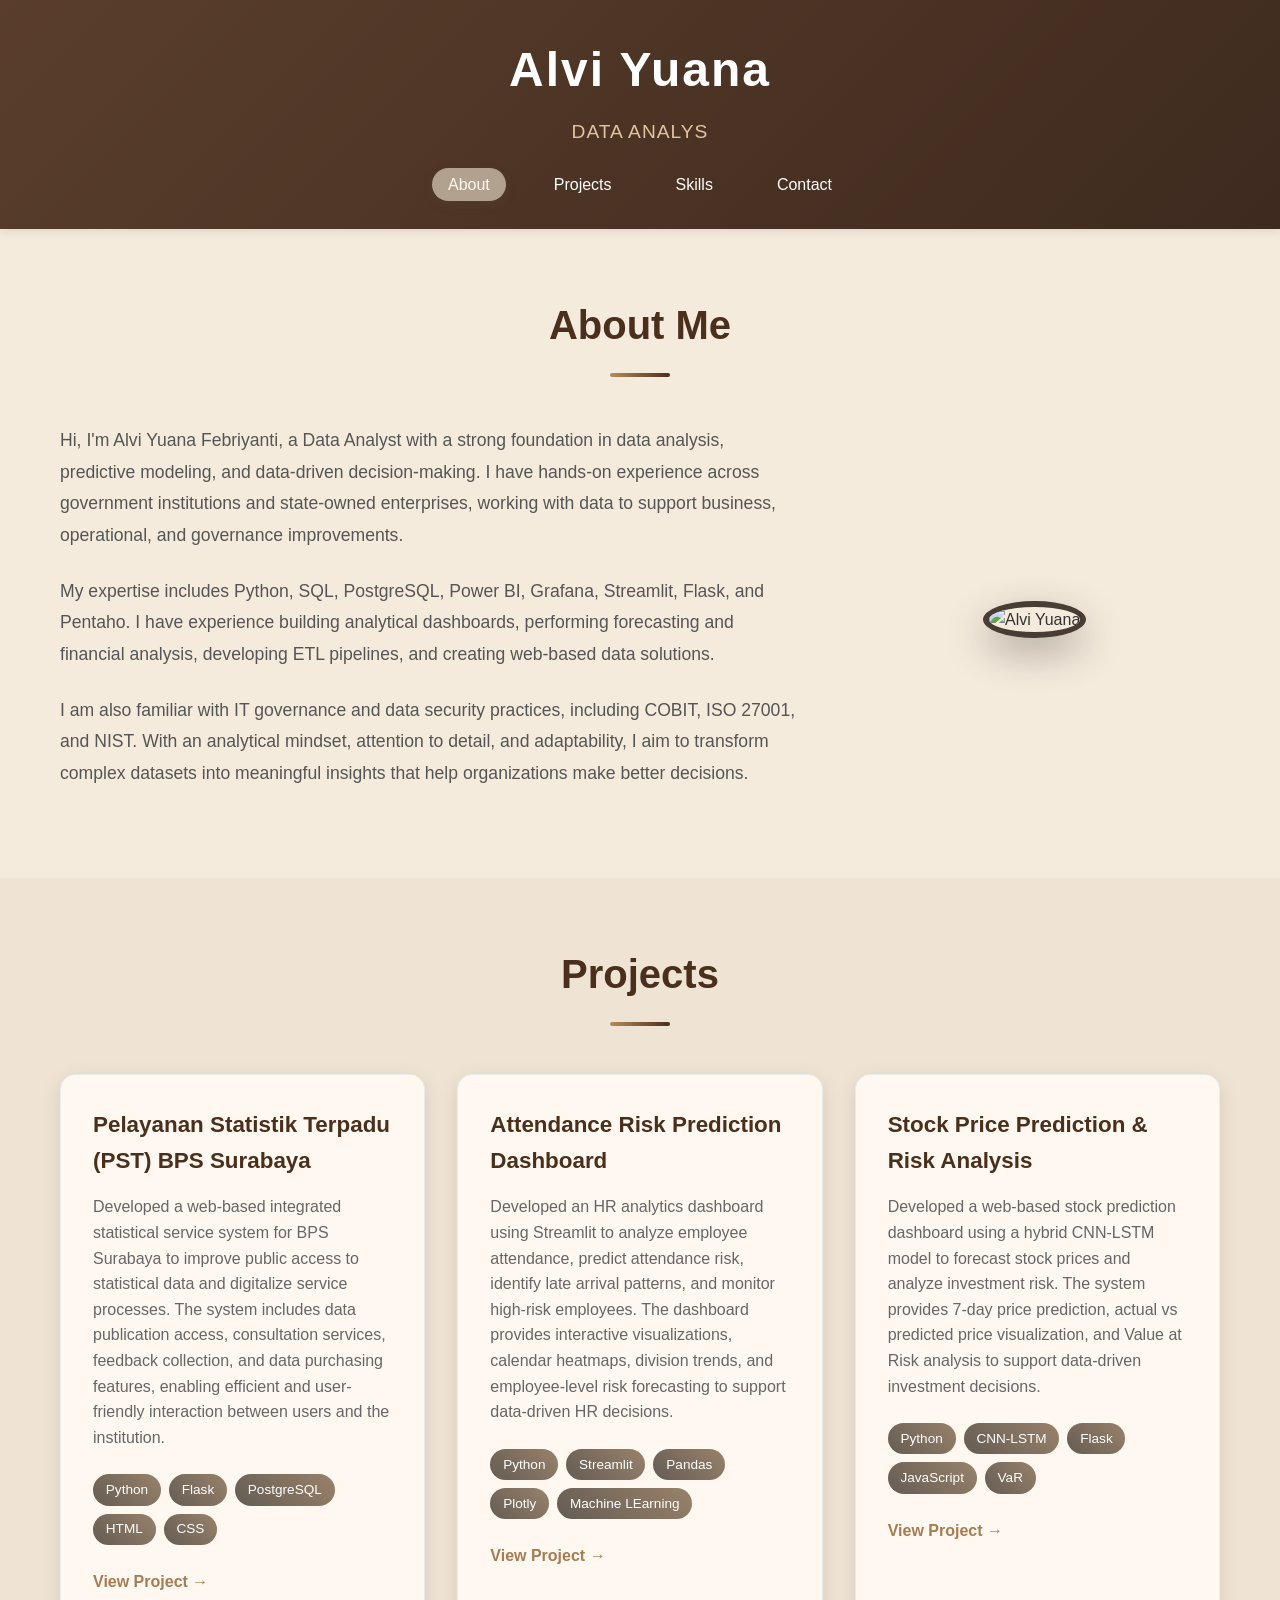
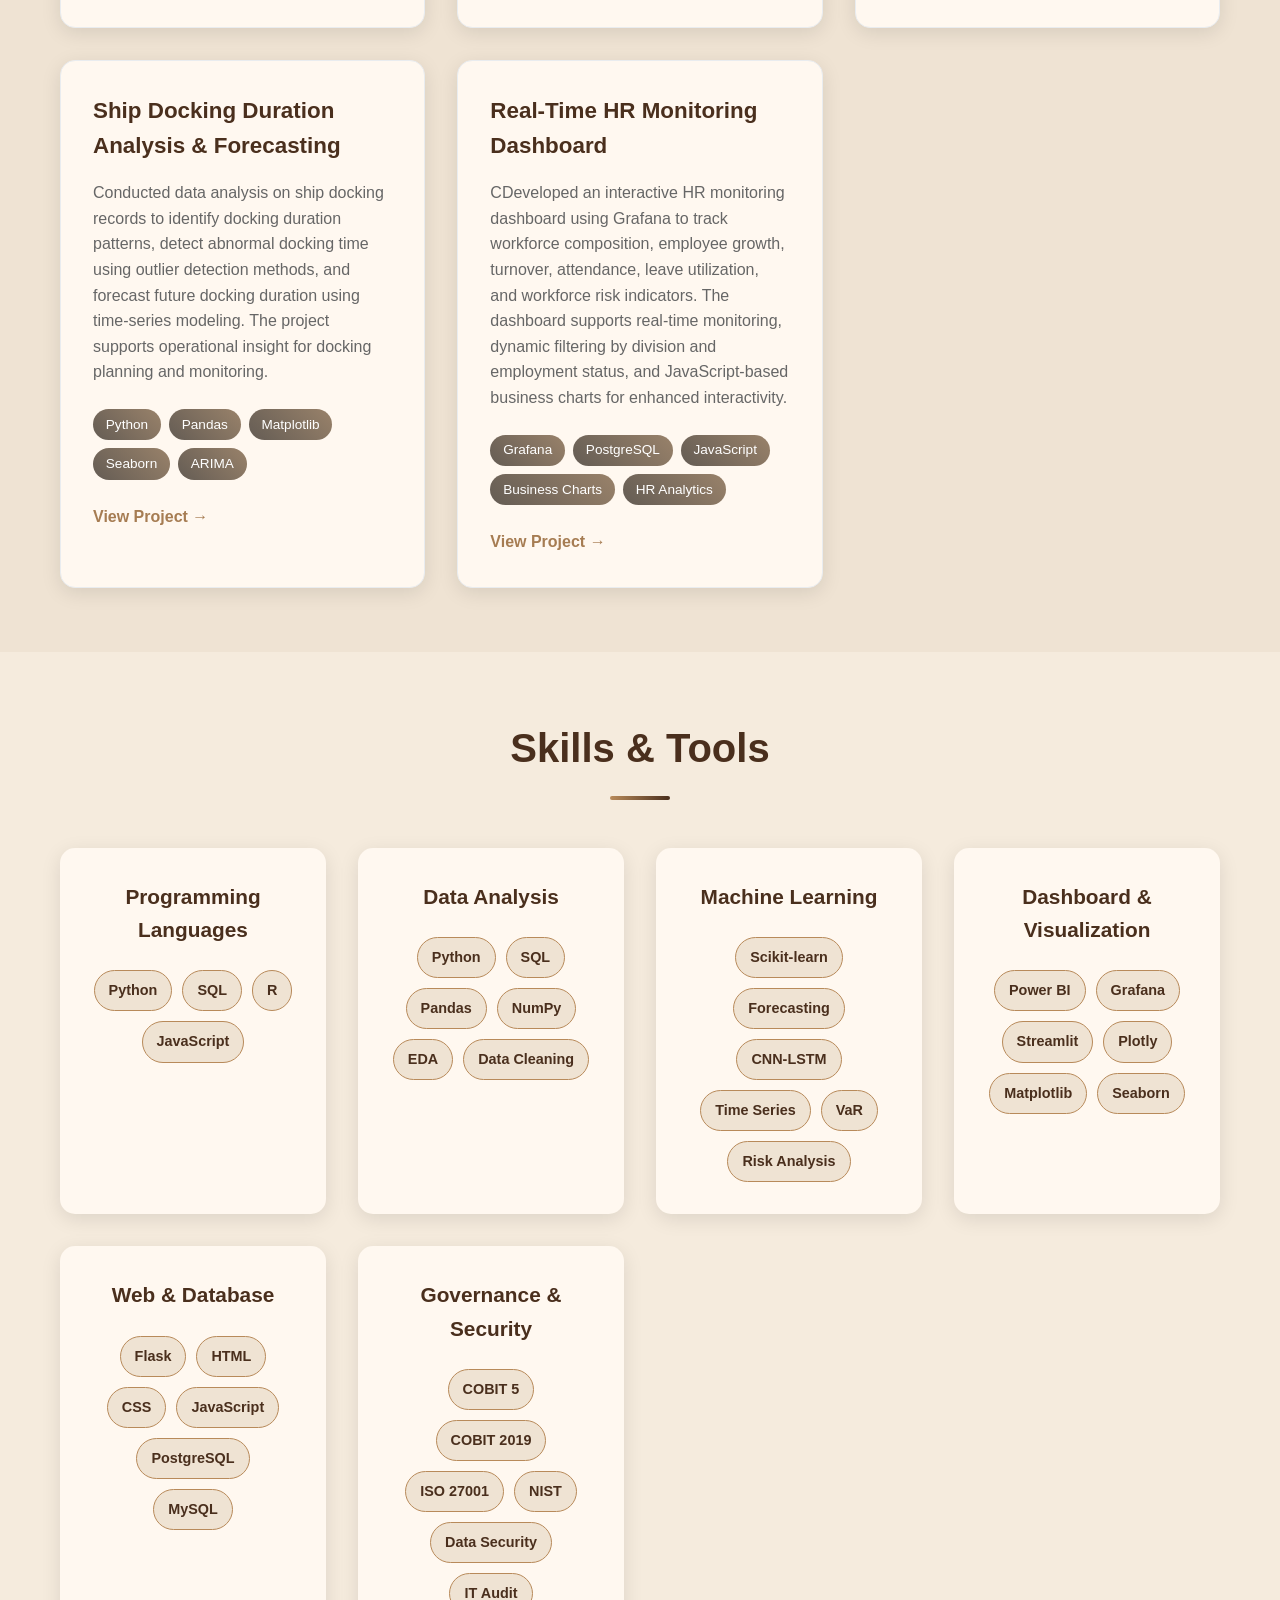
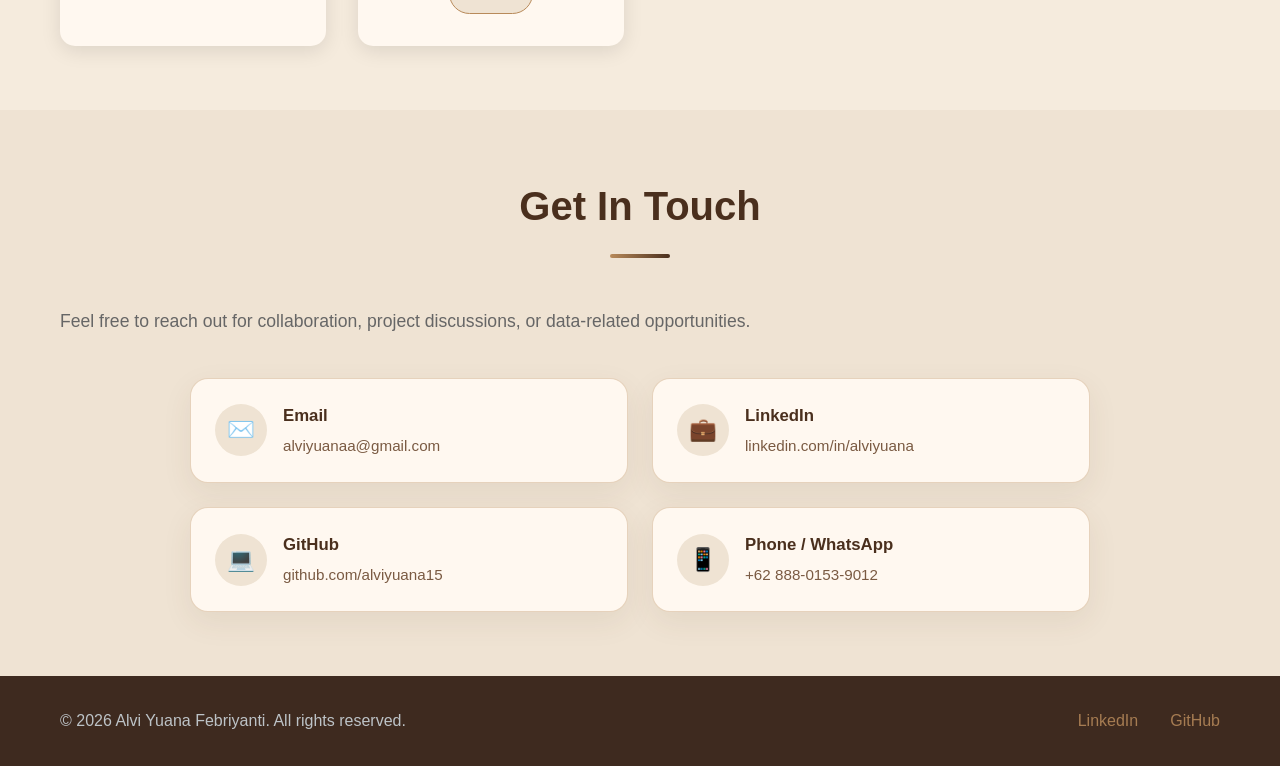
==== index.html @ 0bdc8aec "Rename index (1).html to index.html" ====
<!DOCTYPE html>
<html lang="en">
<head>
    <meta charset="UTF-8">
    <meta name="viewport" content="width=device-width, initial-scale=1.0">

    <!-- SEO -->
    <meta name="description" content="Alvi Yuana - Data Analyst Portfolio. Specializing in data analysis, machine learning, forecasting, and interactive dashboard development using Python, SQL, and modern visualization tools.">
    <meta name="keywords" content="data analyst, machine learning, forecasting, dashboard, python, sql, streamlit, grafana, portfolio">
    <meta name="author" content="Alvi Yuana">

    <!-- Open Graph (LinkedIn / share preview) -->
    <meta property="og:title" content="Alvi Yuana - Data Analyst Portfolio">
    <meta property="og:description" content="Portfolio showcasing data analysis, machine learning projects, and interactive dashboards including HR analytics and forecasting systems.">
    <meta property="og:type" content="website">
    <meta property="og:url" content="https://your-vercel-link.vercel.app">

    <!-- Title -->
    <title>Alvi Yuana | Data Analyst Portfolio</title>

    <!-- CSS -->
    <link rel="stylesheet" href="style.css">

    
    <!-- Google Analytics Placeholder -->
    <!-- Global site tag (gtag.js) - Google Analytics -->
    <!--
    <script async src="https://www.googletagmanager.com/gtag/js?id=GA_MEASUREMENT_ID"></script>
    <script>
      window.dataLayer = window.dataLayer || [];
      function gtag(){dataLayer.push(arguments);}
      gtag('js', new Date());
      gtag('config', 'GA_MEASUREMENT_ID');
    </script>
    -->
</head>

<body>
    <!-- Header Section -->
    <header class="header" id="header">
        <div class="container">
            <div class="header-content">
                <h1 class="name">Alvi Yuana</h1>
                <p class="title">Data Analyst</p>
            </div>
            <nav class="nav" role="navigation" aria-label="Main navigation">
                <ul class="nav-list">
                    <li><a href="#about" class="nav-link" aria-label="Go to About section">About</a></li>
                    <li><a href="#projects" class="nav-link" aria-label="Go to Projects section">Projects</a></li>
                    <li><a href="#skills" class="nav-link" aria-label="Go to Skills section">Skills</a></li>
                    <li><a href="#contact" class="nav-link" aria-label="Go to Contact section">Contact</a></li>
                </ul>
            </nav>
        </div>
    </header>

    <!-- Main Content -->
    <main>
        <!-- About Me Section -->
        <section class="section about" id="about" aria-labelledby="about-heading">
            <div class="container">
                <h2 id="about-heading" class="section-title">About Me</h2>
                <div class="about-content">
                    <div class="about-text">
                        <p>Hi, I'm Alvi Yuana Febriyanti, a Data Analyst with a strong foundation in data analysis, predictive modeling, and data-driven decision-making. I have hands-on experience across government institutions and state-owned enterprises, working with data to support business, operational, and governance improvements.</p>
                        <p>My expertise includes Python, SQL, PostgreSQL, Power BI, Grafana, Streamlit, Flask, and Pentaho. I have experience building analytical dashboards, performing forecasting and financial analysis, developing ETL pipelines, and creating web-based data solutions.</p>
                        <p>I am also familiar with IT governance and data security practices, including COBIT, ISO 27001, and NIST. With an analytical mindset, attention to detail, and adaptability, I aim to transform complex datasets into meaningful insights that help organizations make better decisions.</p>
                    </div>
                    <div class="about-image">
                        <img src="images/profile.jpeg" alt="Alvi Yuana" class="profile-photo">
                    </div>
                </div>
            </div>
        </section>

        <!-- Projects Section -->
        <section class="section projects" id="projects" aria-labelledby="projects-heading">
            <div class="container">
                <h2 id="projects-heading" class="section-title">Projects</h2>
                <div class="projects-grid">
                    <article class="project-card">
                        <h3 class="project-title">Pelayanan Statistik Terpadu (PST) BPS Surabaya</h3>
                        <p class="project-description">
                           Developed a web-based integrated statistical service system for BPS Surabaya
                           to improve public access to statistical data and digitalize service processes.
                           The system includes data publication access, consultation services, feedback
                           collection, and data purchasing features, enabling efficient and user-friendly
                           interaction between users and the institution.
                        <div class="project-tools">
                            <span class="tool-tag">Python</span>
                            <span class="tool-tag">Flask</span>
                            <span class="tool-tag">PostgreSQL</span>
                            <span class="tool-tag">HTML</span>
                            <span class="tool-tag">CSS</span>
                        </div>
                        <a href="project-pst.html" class="project-link">View Project →</a>
                    </article>

                    <article class="project-card">
                        <h3 class="project-title">Attendance Risk Prediction Dashboard</h3>
                        <p class="project-description">
                             Developed an HR analytics dashboard using Streamlit to analyze employee attendance,
                             predict attendance risk, identify late arrival patterns, and monitor high-risk employees.
                             The dashboard provides interactive visualizations, calendar heatmaps, division trends,
                             and employee-level risk forecasting to support data-driven HR decisions.
                        </p>
                        <div class="project-tools">
                            <span class="tool-tag">Python</span>
                            <span class="tool-tag">Streamlit</span>
                            <span class="tool-tag">Pandas</span>
                            <span class="tool-tag">Plotly</span>
                            <span class="tool-tag">Machine LEarning</span>
                        </div>
                        <a href="project-attendance.html" class="project-link">View Project →</a>
                    </article>

                    <article class="project-card">
                        <h3 class="project-title">Stock Price Prediction & Risk Analysis</h3>
                        <p class="project-description">
                            Developed a web-based stock prediction dashboard using a hybrid CNN-LSTM model
                            to forecast stock prices and analyze investment risk. The system provides
                            7-day price prediction, actual vs predicted price visualization, and Value at Risk
                            analysis to support data-driven investment decisions.
                        </p>
                        <div class="project-tools">
                            <span class="tool-tag">Python</span>
                            <span class="tool-tag">CNN-LSTM</span>
                            <span class="tool-tag">Flask</span>
                            <span class="tool-tag">JavaScript</span>
                            <span class="tool-tag">VaR</span>
                        </div>
                        <a href="project-stock.html" class="project-link">View Project →</a>
                    </article>

                    <article class="project-card">
                        <h3 class="project-title">Ship Docking Duration Analysis & Forecasting</h3>
                        <p class="project-description">
                            Conducted data analysis on ship docking records to identify docking duration patterns,
                            detect abnormal docking time using outlier detection methods, and forecast future docking
                            duration using time-series modeling. The project supports operational insight for docking
                            planning and monitoring.
                        </p>
                        <div class="project-tools">
                            <span class="tool-tag">Python</span>
                            <span class="tool-tag">Pandas</span>
                            <span class="tool-tag">Matplotlib</span>
                            <span class="tool-tag">Seaborn</span>
                            <span class="tool-tag">ARIMA</span>
                        </div>
                        <a href="project-docking.html" class="project-link">View Project →</a>
                    </article>

                    <article class="project-card">
                        <h3 class="project-title">Real-Time HR Monitoring Dashboard</h3>
                        <p class="project-description">
                            CDeveloped an interactive HR monitoring dashboard using Grafana to track workforce composition,
                            employee growth, turnover, attendance, leave utilization, and workforce risk indicators.
                            The dashboard supports real-time monitoring, dynamic filtering by division and employment status,
                            and JavaScript-based business charts for enhanced interactivity.
                        </p>
                        <div class="project-tools">
                            <span class="tool-tag">Grafana</span>
                            <span class="tool-tag">PostgreSQL</span>
                            <span class="tool-tag">JavaScript</span>
                            <span class="tool-tag">Business Charts</span>
                            <span class="tool-tag">HR Analytics</span>
                        </div>
                        <a href="project-hr-grafana.html" class="project-link">View Project →</a>
                    </article>
                </div>
            </div>
        </section>

<!-- Skills Section -->
<section class="section skills" id="skills" aria-labelledby="skills-heading">
    <div class="container">
        <h2 id="skills-heading" class="section-title">Skills & Tools</h2>

        <div class="skills-grid">

            <div class="skill-category">
                <h3 class="skill-category-title">Programming Languages</h3>
                <div class="skill-badges">
                    <span>Python</span>
                    <span>SQL</span>
                    <span>R</span>
                    <span>JavaScript</span>
                </div>
            </div>

            <div class="skill-category">
                <h3 class="skill-category-title">Data Analysis</h3>
                <div class="skill-badges">
                    <span>Python</span>
                    <span>SQL</span>
                    <span>Pandas</span>
                    <span>NumPy</span>
                    <span>EDA</span>
                    <span>Data Cleaning</span>
                </div>
            </div>

            <div class="skill-category">
                <h3 class="skill-category-title">Machine Learning</h3>
                <div class="skill-badges">
                    <span>Scikit-learn</span>
                    <span>Forecasting</span>
                    <span>CNN-LSTM</span>
                    <span>Time Series</span>
                    <span>VaR</span>
                    <span>Risk Analysis</span>
                </div>
            </div>

            <div class="skill-category">
                <h3 class="skill-category-title">Dashboard & Visualization</h3>
                <div class="skill-badges">
                    <span>Power BI</span>
                    <span>Grafana</span>
                    <span>Streamlit</span>
                    <span>Plotly</span>
                    <span>Matplotlib</span>
                    <span>Seaborn</span>
                </div>
            </div>

            <div class="skill-category">
                <h3 class="skill-category-title">Web & Database</h3>
                <div class="skill-badges">
                    <span>Flask</span>
                    <span>HTML</span>
                    <span>CSS</span>
                    <span>JavaScript</span>
                    <span>PostgreSQL</span>
                    <span>MySQL</span>
                </div>
            </div>

            <div class="skill-category">
                <h3 class="skill-category-title">Governance & Security</h3>
                <div class="skill-badges">
                    <span>COBIT 5</span>
                    <span>COBIT 2019</span>
                    <span>ISO 27001</span>
                    <span>NIST</span>
                    <span>Data Security</span>
                    <span>IT Audit</span>
                </div>
            </div>

        </div>
    </div>
</section>

<!-- Contact Section -->
<section class="section contact" id="contact" aria-labelledby="contact-heading">
    <div class="container">
        <h2 id="contact-heading" class="section-title">Get In Touch</h2>

        <p class="contact-intro">
            Feel free to reach out for collaboration, project discussions, or data-related opportunities.
        </p>

        <div class="contact-grid">

            <a href="mailto:alviyuanaa@gmail.com" class="contact-card">
                <span class="contact-icon">✉️</span>
                <div>
                    <h3>Email</h3>
                    <p>alviyuanaa@gmail.com</p>
                </div>
            </a>

            <a href="https://www.linkedin.com/in/alvi-yuana-605811280/" target="_blank" class="contact-card">
                <span class="contact-icon">💼</span>
                <div>
                    <h3>LinkedIn</h3>
                    <p>linkedin.com/in/alviyuana</p>
                </div>
            </a>

            <a href="https://github.com/alviyuana15" target="_blank" class="contact-card">
                <span class="contact-icon">💻</span>
                <div>
                    <h3>GitHub</h3>
                    <p>github.com/alviyuana15</p>
                </div>
            </a>

            <a href="https://wa.me/6288801539012" target="_blank" class="contact-card">
                <span class="contact-icon">📱</span>
                <div>
                    <h3>Phone / WhatsApp</h3>
                    <p>+62 888-0153-9012</p>
                </div>
            </a>

        </div>
    </div>
</section>

    </main>

    <!-- Footer -->
    <footer class="footer" role="contentinfo">
        <div class="container">
            <div class="footer-content">
                <p class="footer-copyright">© 2026 Alvi Yuana Febriyanti. All rights reserved.</p>
                <div class="footer-links">
                    <a href="https://www.linkedin.com/in/alvi-yuana-605811280/" target="_blank" rel="noopener noreferrer" class="footer-link" aria-label="Visit AJIB's LinkedIn profile">
                        LinkedIn
                    </a>
                    <a href="https://github.com/alviyuana15" target="_blank" rel="noopener noreferrer" class="footer-link" aria-label="Visit AJIB's GitHub profile">
                        GitHub
                    </a>
                </div>
            </div>
        </div>
    </footer>

    <script src="script.js"></script>
</body>
</html>
---- style.css ----
/* Reset and Base Styles */
* {
    margin: 0;
    padding: 0;
    box-sizing: border-box;
}

html {
    scroll-behavior: smooth;
}

body {
    font-family: 'Segoe UI', Tahoma, Geneva, Verdana, sans-serif;
    line-height: 1.6;
    color: #333;
    background-color: #F5EBDD;;
}

/* Container */
.container {
    max-width: 1200px;
    margin: 0 auto;
    padding: 0 20px;
}

/* Header Styles */
.header {
    background: linear-gradient(135deg, #5A3E2B 0%, #3E2A1F 100%);
    color: white;
    padding: 2rem 0;
    position: sticky;
    top: 0;
    z-index: 1000;
    box-shadow: 0 2px 10px rgba(0, 0, 0, 0.1);
}

.header-content {
    text-align: center;
    margin-bottom: 1.5rem;
}

.name {
    font-size: 3rem;
    font-weight: 700;
    margin-bottom: 0.5rem;
    letter-spacing: 2px;
}

.title {
    font-size: 1.2rem;
    color: #e0c59e;
    font-weight: 300;
    text-transform: uppercase;
    letter-spacing: 1px;
}

/* Navigation Styles */
.nav-list {
    display: flex;
    justify-content: center;
    list-style: none;
    gap: 2rem;
}

.nav-link {
    color: white;
    text-decoration: none;
    font-weight: 500;
    padding: 0.5rem 1rem;
    border-radius: 25px;
    transition: all 0.3s ease;
    position: relative;
}

.nav-link:hover,
.nav-link.active {
    background-color: #b3a18f !important;
    color: #FFF8F0;
    box-shadow: 0 4px 12px rgba(90, 62, 43, 0.35);
}

/* Section Styles */
.section {
    padding: 4rem 0;
}

.section:nth-child(even) {
    background-color: #EFE3D3;
}

.section-title {
    font-size: 2.5rem;
    text-align: center;
    margin-bottom: 3rem;
    color: #4A2F1D;
    position: relative;
}

.section-title::after {
    content: '';
    display: block;
    width: 60px;
    height: 4px;
    background: linear-gradient(90deg, #B88A5A, #4A2F1D);
    margin: 1rem auto;
    border-radius: 2px;
}

/* About Section */
.about-content {
    display: grid;
    grid-template-columns: 2fr 1fr;
    gap: 3rem;
    align-items: center;
}

.about-text p {
    margin-bottom: 1.5rem;
    font-size: 1.1rem;
    line-height: 1.8;
    color: #555;
}

.about-image {
    text-align: center;
}

.profile-photo {
    width: 250px;
    height: 250px;
    border-radius: 50%;
    object-fit: cover;
    border: 6px solid #473d35;
    box-shadow: 0 15px 40px rgba(15, 10, 8, 0.3);
    transition: transform 0.3s ease;
}

.profile-photo:hover {
    transform: scale(1.05);
}

/* Projects Section */
.projects-grid {
    display: grid;
    grid-template-columns: repeat(auto-fit, minmax(350px, 1fr));
    gap: 2rem;
}

.project-card {
    background: #FFF8F0;
    padding: 2rem;
    border-radius: 15px;
    box-shadow: 0 5px 20px rgba(0, 0, 0, 0.1);
    transition: all 0.3s ease;
    border: 1px solid #e9ecef;
}

.project-card:hover {
    transform: translateY(-5px);
    box-shadow: 0 15px 40px rgba(0, 0, 0, 0.15);
}

.project-title {
    font-size: 1.4rem;
    color: #4A2F1D;
    margin-bottom: 1rem;
    font-weight: 600;
}

.project-description {
    color: #666;
    margin-bottom: 1.5rem;
    line-height: 1.6;
}

.project-tools {
    display: flex;
    flex-wrap: wrap;
    gap: 0.5rem;
    margin-bottom: 1.5rem;
}

.tool-tag {
    background: linear-gradient(45deg, #645c54, #99826a);
    color: white;
    padding: 0.3rem 0.8rem;
    border-radius: 20px;
    font-size: 0.85rem;
    font-weight: 500;
}

.project-link {
    color: #A67C52;
    text-decoration: none;
    font-weight: 600;
    display: inline-flex;
    align-items: center;
    transition: color 0.3s ease;
}

.project-link:hover {
    color: #4A2F1D;
}

/* Skills Section */
.skills-grid {
    display: grid;
    grid-template-columns: repeat(auto-fit, minmax(250px, 1fr));
    gap: 2rem;
}

.skill-category {
    background: #FFF8F0;
    padding: 2rem;
    border-radius: 15px;
    box-shadow: 0 5px 20px rgba(0, 0, 0, 0.1);
    text-align: center;
    transition: transform 0.3s ease;
}

.skill-category:hover {
    transform: translateY(-3px);
}

.skill-category-title {
    font-size: 1.3rem;
    color: #4A2F1D;
    margin-bottom: 1.5rem;
    font-weight: 600;
}

.skill-list {
    list-style: none;
}

.skill-item {
    background: #f8f9fa;
    margin: 0.5rem 0;
    padding: 0.8rem;
    border-radius: 8px;
    color: #555;
    font-weight: 500;
    transition: all 0.3s ease;
}

.skill-item:hover {
    background: #A67C52;
    color: white;
    transform: scale(1.05);
}

/* Contact Section */
.contact-content {
    max-width: 800px;
    margin: 0 auto;
    text-align: center;
}

.contact-intro {
    font-size: 1.1rem;
    color: #666;
    margin-bottom: 2rem;
    line-height: 1.8;
}

.contact-email {
    display: inline-block;
    font-size: 1.2rem;
    color: #A67C52;
    text-decoration: none;
    margin-bottom: 2rem;
    padding: 1rem 2rem;
    border: 2px solid #A67C52;
    border-radius: 50px;
    transition: all 0.3s ease;
}

.contact-email:hover {
    background: #A67C52;
    color: white;
    transform: translateY(-2px);
    box-shadow: 0 5px 15px rgba(24, 188, 156, 0.3);
}

.contact-form-container {
    margin-top: 2rem;
}

.contact-form {
    display: grid;
    gap: 1.5rem;
    max-width: 600px;
    margin: 0 auto;
    text-align: left;
}

.form-group {
    display: flex;
    flex-direction: column;
}

.form-label {
    margin-bottom: 0.5rem;
    font-weight: 600;
    color: #4A2F1D;
}

.form-input,
.form-textarea {
    padding: 1rem;
    border: 2px solid #e9ecef;
    border-radius: 8px;
    font-size: 1rem;
    transition: border-color 0.3s ease;
    font-family: inherit;
}

.form-input:focus,
.form-textarea:focus {
    outline: none;
    border-color: #A67C52;
    box-shadow: 0 0 0 3px rgba(24, 188, 156, 0.1);
}

.form-submit {
    background: linear-gradient(45deg, #d6c8b9, #99826a);
    color: white;
    padding: 1rem 2rem;
    border: none;
    border-radius: 50px;
    font-size: 1.1rem;
    font-weight: 600;
    cursor: pointer;
    transition: all 0.3s ease;
    justify-self: center;
}

.form-submit:hover {
    transform: translateY(-2px);
    box-shadow: 0 5px 15px rgba(24, 188, 156, 0.3);
}

/* Footer */
.footer {
    background: #3E2A1F;
    color: white;
    padding: 2rem 0;
    text-align: center;
}

.footer-content {
    display: flex;
    justify-content: space-between;
    align-items: center;
    flex-wrap: wrap;
    gap: 1rem;
}

.footer-copyright {
    color: #bdc3c7;
}

.footer-links {
    display: flex;
    gap: 2rem;
}

.footer-link {
    color: #A67C52;
    text-decoration: none;
    font-weight: 500;
    transition: color 0.3s ease;
}

.footer-link:hover {
    color: white;
}

/* Responsive Design */
@media (max-width: 768px) {
    .container {
        padding: 0 15px;
    }
    
    .name {
        font-size: 2.5rem;
    }
    
    .nav-list {
        flex-wrap: wrap;
        gap: 1rem;
    }
    
    .nav-link {
        padding: 0.4rem 0.8rem;
        font-size: 0.9rem;
    }
    
    .section {
        padding: 3rem 0;
    }
    
    .section-title {
        font-size: 2rem;
    }
    
    .about-content {
        grid-template-columns: 1fr;
        gap: 2rem;
        text-align: center;
    }
    
    .profile-photo {
        width: 200px;
        height: 200px;
    }
    
    .projects-grid {
        grid-template-columns: 1fr;
    }
    
    .skills-grid {
        grid-template-columns: 1fr;
    }
    
    .footer-content {
        flex-direction: column;
        text-align: center;
    }
}

@media (max-width: 480px) {
    .name {
        font-size: 2rem;
    }
    
    .nav-list {
        flex-direction: column;
        align-items: center;
        gap: 0.5rem;
    }
    
    .section-title {
        font-size: 1.8rem;
    }
    
    .project-card,
    .skill-category {
        padding: 1.5rem;
    }
    
    .contact-form {
        padding: 0 1rem;
    }
}

/* ===== PROJECT IMAGE GROUP ===== */
.image-group {
    display: grid;
    grid-template-columns: 1fr 1fr;
    gap: 20px;
    margin: 20px 0;
}

.image-group img {
    width: 100%;
    border-radius: 12px;
    box-shadow: 0 10px 25px rgba(0,0,0,0.1);
    transition: transform 0.3s ease;
}

.image-group img:hover {
    transform: scale(1.03);
}

.image-group p {
    margin-top: 8px;
    font-size: 0.9rem;
    color: #6b4c35;
}

.skill-badges {
    display: flex;
    flex-wrap: wrap;
    gap: 10px;
    justify-content: center;
}

.skill-badges span {
    background: #EFE3D3;
    color: #4A2F1D;
    border: 1px solid #B88A5A;
    padding: 8px 14px;
    border-radius: 999px;
    font-size: 0.9rem;
    font-weight: 600;
    transition: 0.3s ease;
}

.skill-badges span:hover {
    background: #B88A5A;
    color: #FFF8F0;
    transform: translateY(-2px);
}

.contact-grid {
    max-width: 900px;
    margin: 2.5rem auto 0;
    display: grid;
    grid-template-columns: repeat(2, 1fr);
    gap: 1.5rem;
}

.contact-card {
    background: #FFF8F0;
    border: 1px solid rgba(184, 138, 90, 0.35);
    border-radius: 18px;
    padding: 1.5rem;
    display: flex;
    align-items: center;
    gap: 1rem;
    text-decoration: none;
    color: #4A2F1D;
    box-shadow: 0 10px 30px rgba(90, 62, 43, 0.08);
    transition: 0.3s ease;
}

.contact-card:hover {
    transform: translateY(-5px);
    border-color: #B88A5A;
    box-shadow: 0 16px 40px rgba(90, 62, 43, 0.18);
}

.contact-icon {
    width: 52px;
    height: 52px;
    min-width: 52px;
    border-radius: 50%;
    background: #EFE3D3;
    display: flex;
    align-items: center;
    justify-content: center;
    font-size: 1.4rem;
}

.contact-card h3 {
    margin-bottom: 0.25rem;
    font-size: 1.05rem;
}

.contact-card p {
    color: #7A5A42;
    font-size: 0.95rem;
}

@media (max-width: 768px) {
    .contact-grid {
        grid-template-columns: 1fr;
    }
}

/* Animations */
@keyframes fadeInUp {
    from {
        opacity: 0;
        transform: translateY(30px);
    }
    to {
        opacity: 1;
        transform: translateY(0);
    }
}

.section {
    animation: fadeInUp 0.6s ease-out;
}

/* Accessibility */
@media (prefers-reduced-motion: reduce) {
    * {
        animation-duration: 0.01ms !important;
        animation-iteration-count: 1 !important;
        transition-duration: 0.01ms !important;
    }
    
    html {
        scroll-behavior: auto;
    }
}

/* Focus styles for better accessibility */
.nav-link:focus,
.project-link:focus,
.contact-email:focus,
.form-input:focus,
.form-textarea:focus,
.form-submit:focus,
.footer-link:focus {
    outline: 2px solid #A67C52;
    outline-offset: 2px;
}
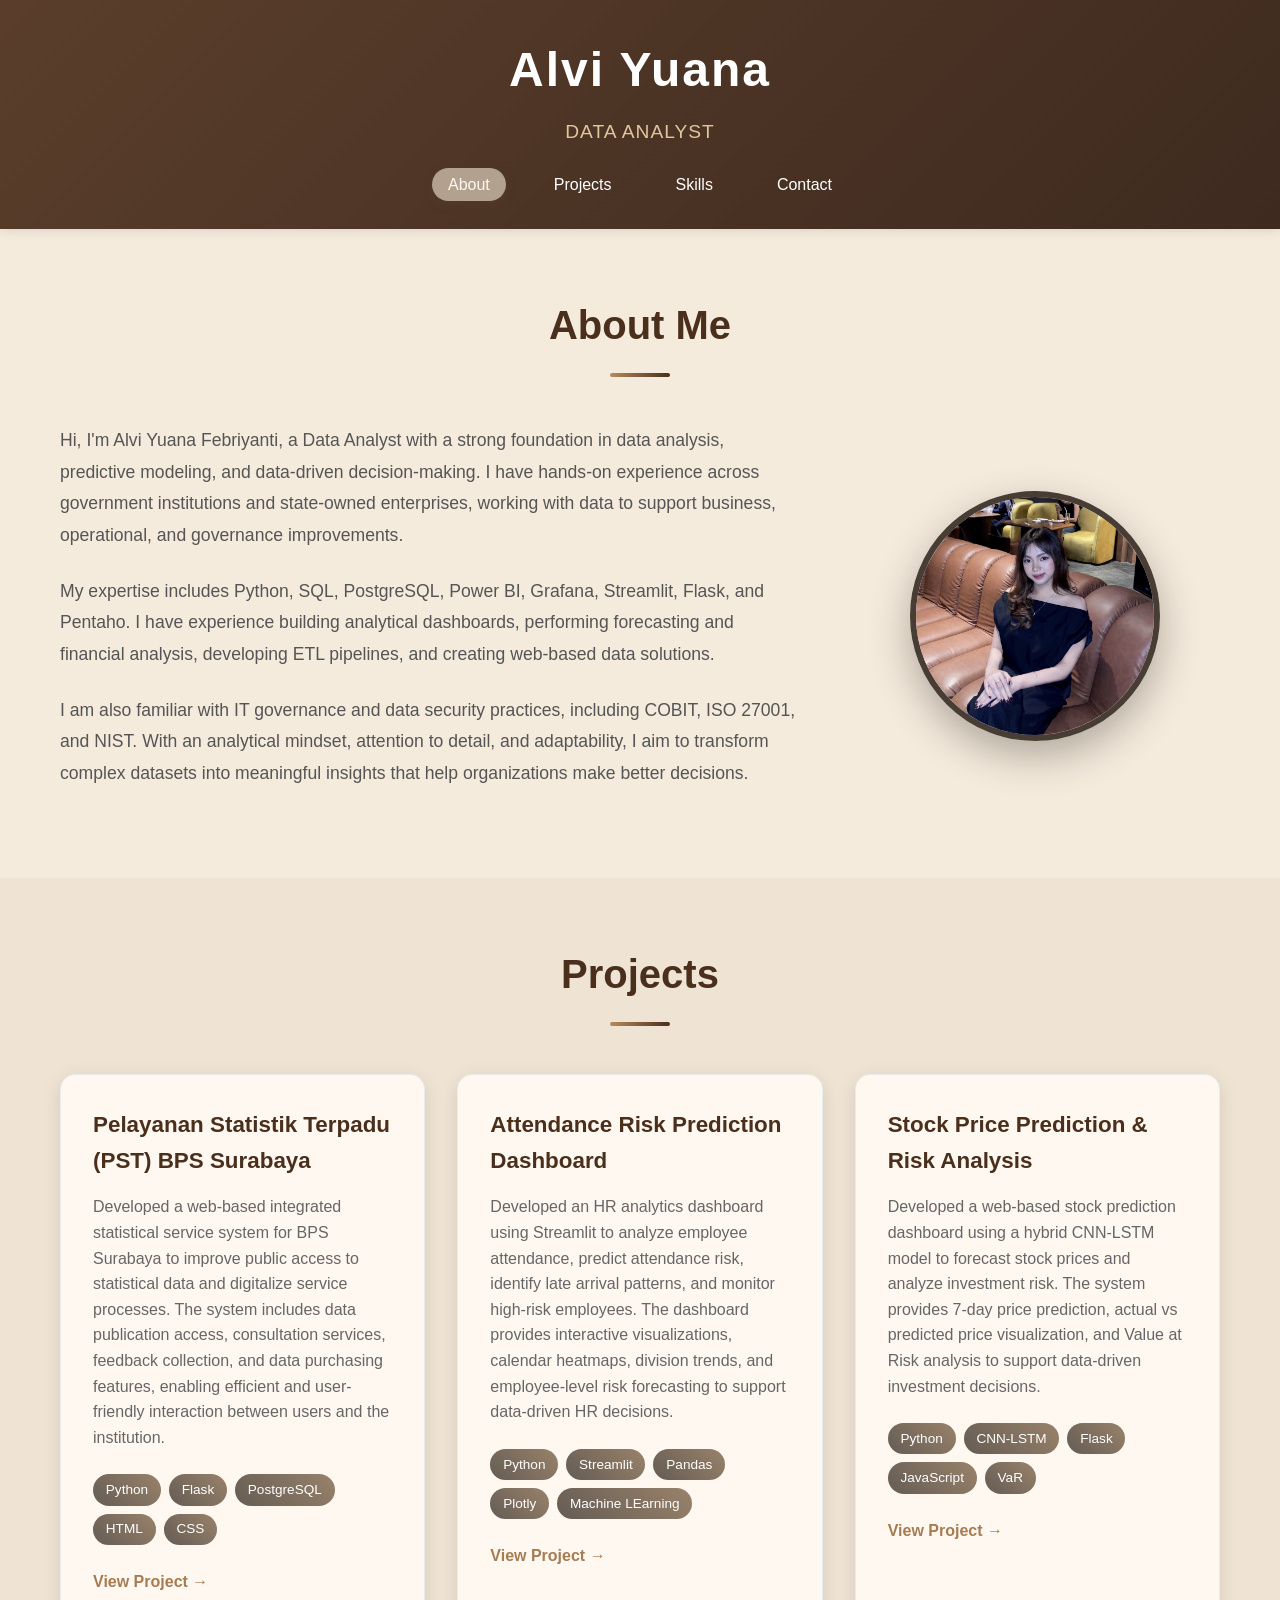
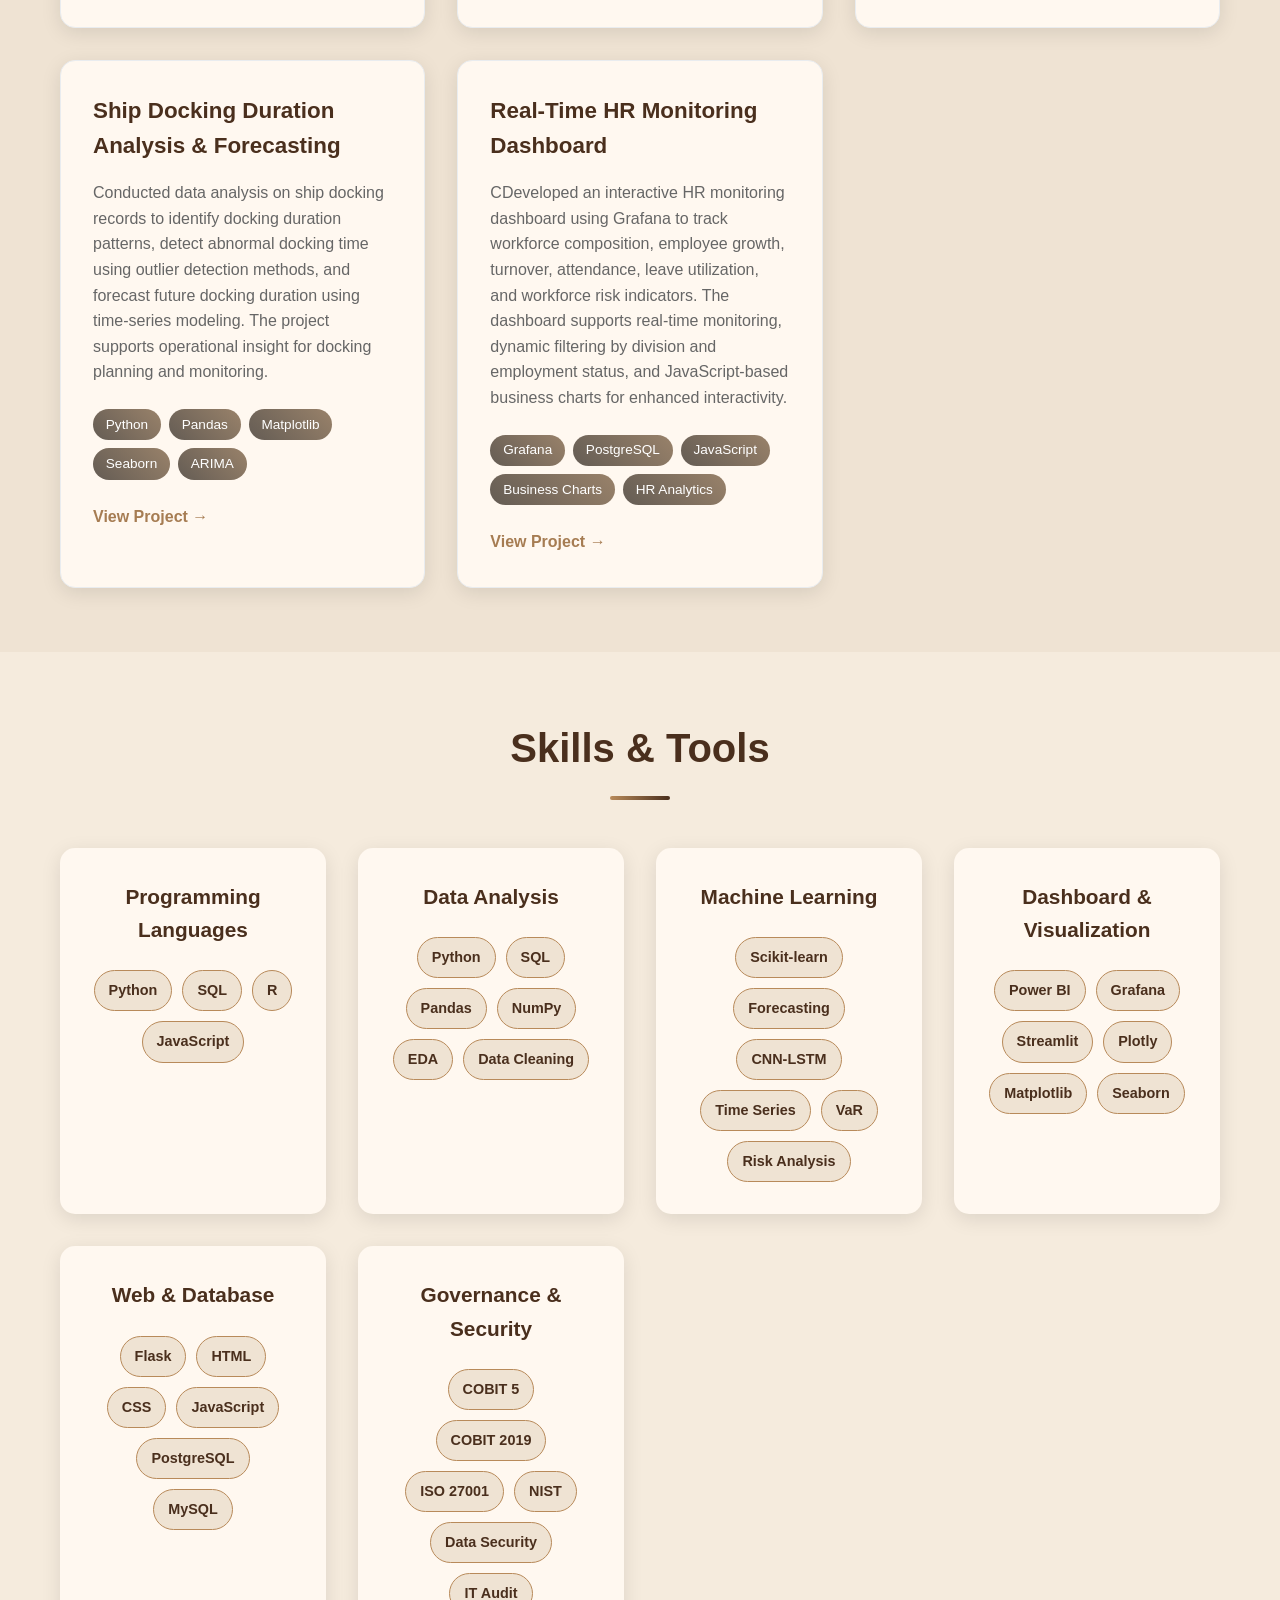
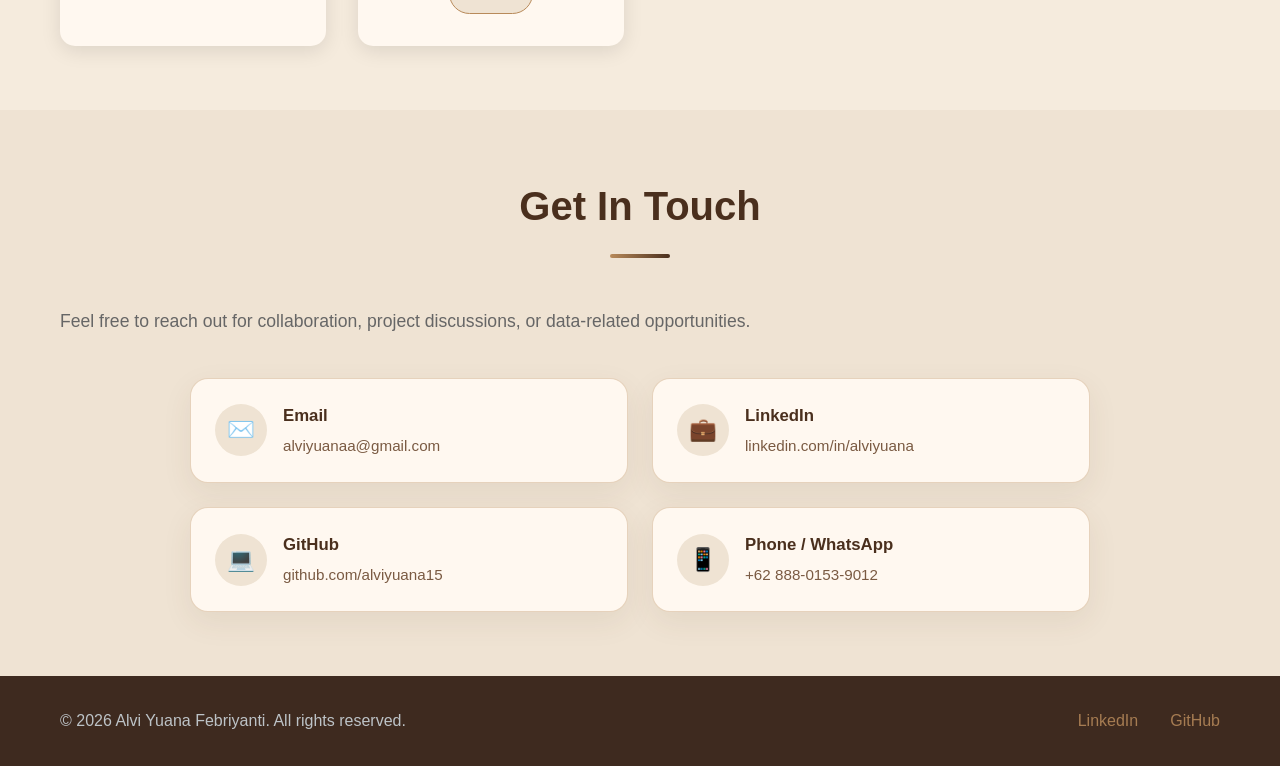
==== commit e769ed92: "Update index.html" ====
--- a/index.html
+++ b/index.html
@@ -67,7 +67,7 @@
                         <p>I am also familiar with IT governance and data security practices, including COBIT, ISO 27001, and NIST. With an analytical mindset, attention to detail, and adaptability, I aim to transform complex datasets into meaningful insights that help organizations make better decisions.</p>
                     </div>
                     <div class="about-image">
-                        <img src="images/profile.jpeg" alt="Alvi Yuana" class="profile-photo">
+                        <img src="images/profile.JPEG" alt="Alvi Yuana" class="profile-photo">
                     </div>
                 </div>
             </div>
